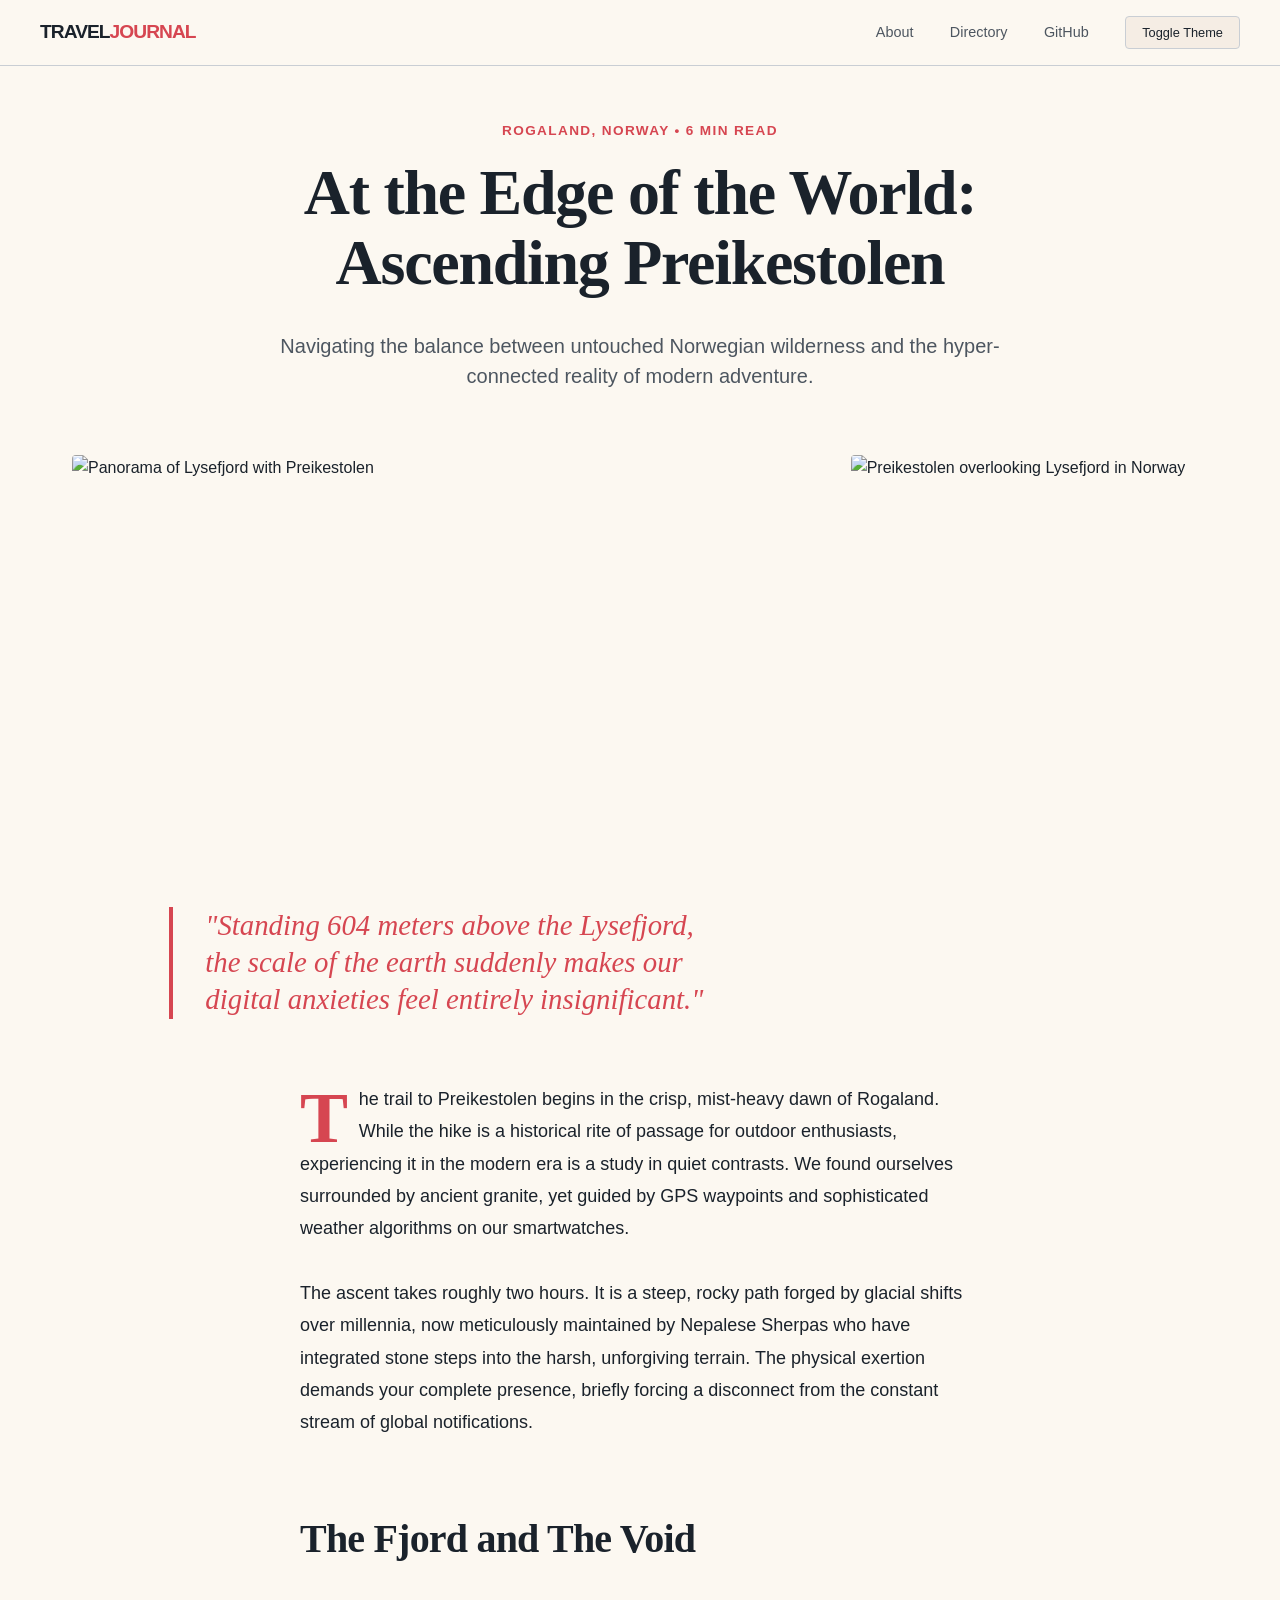
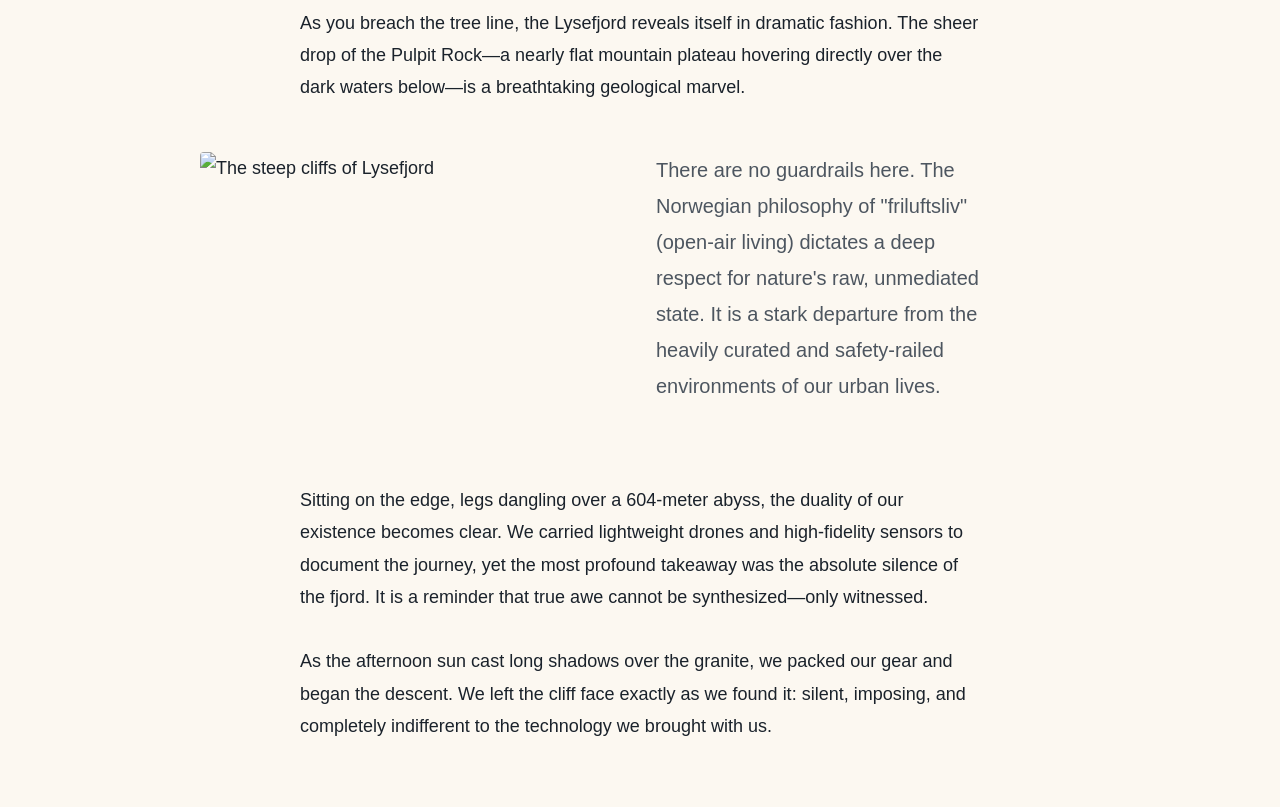
==== week03/index.html @ c2023c7a "Copy from Week 2" ====
<!DOCTYPE html>
<html lang="en">
<head>
    <meta charset="UTF-8">
    <meta name="viewport" content="width=device-width, initial-scale=1.0">
    <title>Travel Journal | Week 2</title>
    <link rel="stylesheet" href="styles.css">
</head>
<body>
    <div class="reading-progress"></div>
    
    <header id="main-header" class="dynamic-header">
        <div class="header-content">
            <div class="logo">TRAVEL<span>JOURNAL</span></div>
            <nav>
                <a href="#">About</a>
                <a href="#">Directory</a>
                <a href="https://github.com/noodles1102/my-capstone-project" target="_blank" rel="noopener noreferrer">GitHub</a>
                <button id="theme-toggle">Toggle Theme</button>
            </nav>
        </div>
    </header>

    <main class="story-container">
        <article class="long-form">
            <header class="article-header">
                <span class="category">Rogaland, Norway &bull; 6 min read</span>
                <h1 class="main-title">At the Edge of the World: Ascending Preikestolen</h1>
                <p class="subtitle">Navigating the balance between untouched Norwegian wilderness and the hyper-connected reality of modern adventure.</p>
            </header>

            <section class="asymmetric-grid">
                <div class="grid-item img-large">
                    <img src="https://commons.wikimedia.org/wiki/Special:FilePath/Panorama_of_Lysefjord.jpg?width=1200" alt="Panorama of Lysefjord with Preikestolen">
                </div>
                <div class="grid-item img-tall">
                    <img src="https://commons.wikimedia.org/wiki/Special:FilePath/Preikestolen_Lysefjord.jpg?width=800" alt="Preikestolen overlooking Lysefjord in Norway">
                </div>
                <div class="grid-item text-block">
                    <blockquote>"Standing 604 meters above the Lysefjord, the scale of the earth suddenly makes our digital anxieties feel entirely insignificant."</blockquote>
                </div>
            </section>

            <div class="article-body">
                <p class="drop-cap">The trail to Preikestolen begins in the crisp, mist-heavy dawn of Rogaland. While the hike is a historical rite of passage for outdoor enthusiasts, experiencing it in the modern era is a study in quiet contrasts. We found ourselves surrounded by ancient granite, yet guided by GPS waypoints and sophisticated weather algorithms on our smartwatches.</p>
                <p>The ascent takes roughly two hours. It is a steep, rocky path forged by glacial shifts over millennia, now meticulously maintained by Nepalese Sherpas who have integrated stone steps into the harsh, unforgiving terrain. The physical exertion demands your complete presence, briefly forcing a disconnect from the constant stream of global notifications.</p>
                
                <h2>The Fjord and The Void</h2>
                <p>As you breach the tree line, the Lysefjord reveals itself in dramatic fashion. The sheer drop of the Pulpit Rock—a nearly flat mountain plateau hovering directly over the dark waters below—is a breathtaking geological marvel.</p>
                
                <div class="asymmetric-grid grid-secondary">
                    <div class="grid-item">
                        <img src="https://commons.wikimedia.org/wiki/Special:FilePath/Lysefjorden_fjord.jpg?width=800" alt="The steep cliffs of Lysefjord">
                    </div>
                    <div class="grid-item">
                        <p>There are no guardrails here. The Norwegian philosophy of "friluftsliv" (open-air living) dictates a deep respect for nature's raw, unmediated state. It is a stark departure from the heavily curated and safety-railed environments of our urban lives.</p>
                    </div>
                </div>
                
                <p>Sitting on the edge, legs dangling over a 604-meter abyss, the duality of our existence becomes clear. We carried lightweight drones and high-fidelity sensors to document the journey, yet the most profound takeaway was the absolute silence of the fjord. It is a reminder that true awe cannot be synthesized—only witnessed.</p>
                <p>As the afternoon sun cast long shadows over the granite, we packed our gear and began the descent. We left the cliff face exactly as we found it: silent, imposing, and completely indifferent to the technology we brought with us.</p>
            </div>
        </article>
    </main>

    <script>
        // Reading Progress Bar
        window.addEventListener('scroll', () => {
            const winScroll = document.body.scrollTop || document.documentElement.scrollTop;
            const height = document.documentElement.scrollHeight - document.documentElement.clientHeight;
            const scrolled = (winScroll / height) * 100;
            document.documentElement.style.setProperty('--scroll-progress', scrolled + '%');
        });

        // Dynamic Header (Hide on scroll down, show on scroll up)
        let lastScrollY = window.scrollY;
        const header = document.getElementById('main-header');
        
        window.addEventListener('scroll', () => {
            if (window.scrollY > lastScrollY && window.scrollY > 100) {
                header.classList.add('hidden');
            } else {
                header.classList.remove('hidden');
            }
            lastScrollY = window.scrollY;
        });

        // Theme Toggle
        const themeBtn = document.getElementById('theme-toggle');
        themeBtn.addEventListener('click', () => {
            if (document.documentElement.getAttribute('data-theme') === 'dark') {
                document.documentElement.setAttribute('data-theme', 'light');
            } else {
                document.documentElement.setAttribute('data-theme', 'dark');
            }
        });
    </script>
</body>
</html>
---- week03/styles.css ----
/* 
   OKLCH COLOR VARIABLES
   ---------------------
   Lightness (L): 0 to 1
   Chroma (C): 0 to ~0.37 (saturation)
   Hue (H): 0 to 360 (degrees)
*/

:root {
    /* LIGHT MODE (Default) */
    --bg-primary: oklch(0.98 0.01 75);      
    --bg-secondary: oklch(0.95 0.015 75);   
    --text-primary: oklch(0.25 0.02 250);   
    --text-secondary: oklch(0.45 0.02 250); 
    --accent: oklch(0.60 0.18 20);          
    --border: oklch(0.85 0.01 250);

    /* 
       TYPOGRAPHY SCALE 
       Using clamp() with a mix of rem and vw for dynamic scaling
    */
    --size-base: 1rem;
    --size-heading-md: clamp(1.5rem, 1.15rem + 1.75vw, 2.5rem);
    --size-heading-lg: clamp(2rem, 1.3rem + 3.5vw, 4rem);

    /* 
       SPACING SYSTEM
       Relative sizing using rem units
    */
    --space-xs: 0.5rem;
    --space-sm: 1rem;
    --space-md: 2rem;
    --space-lg: 4rem;
    
    --scroll-progress: 0%;
}

[data-theme="dark"] {
    /* DARK MODE */
    --bg-primary: oklch(0.18 0.01 250);     
    --bg-secondary: oklch(0.22 0.015 250);  
    --text-primary: oklch(0.92 0.01 75);    
    --text-secondary: oklch(0.70 0.01 75);  
    --accent: oklch(0.70 0.16 25);          
    --border: oklch(0.30 0.01 250);
}

@media (prefers-color-scheme: dark) {
    :root:not([data-theme="light"]) {
        --bg-primary: oklch(0.18 0.01 250);
        --bg-secondary: oklch(0.22 0.015 250);
        --text-primary: oklch(0.92 0.01 75);
        --text-secondary: oklch(0.70 0.01 75);
        --accent: oklch(0.70 0.16 25);
        --border: oklch(0.30 0.01 250);
    }
}

/* RESET & BASE */
* {
    box-sizing: border-box;
    margin: 0;
    padding: 0;
}

body {
    background-color: var(--bg-primary);
    color: var(--text-primary);
    font-family: -apple-system, BlinkMacSystemFont, "Segoe UI", Roboto, Helvetica, Arial, sans-serif;
    font-size: var(--size-base);
    line-height: 1.6;
    transition: background-color 0.3s ease, color 0.3s ease;
    overflow-x: hidden;
}

/* READING STATUS BAR */
.reading-progress {
    position: fixed;
    top: 0;
    left: 0;
    width: var(--scroll-progress);
    height: 4px;
    background-color: var(--accent);
    z-index: 1000;
    transition: width 0.1s ease-out;
}

/* DYNAMIC HEADER */
.dynamic-header {
    position: fixed;
    top: 0;
    width: 100%;
    background-color: var(--bg-primary);
    border-bottom: 1px solid var(--border);
    padding: var(--space-sm) var(--space-md);
    z-index: 999;
    transition: transform 0.3s ease-in-out, background-color 0.3s ease;
}

.dynamic-header.hidden {
    transform: translateY(-100%);
}

.header-content {
    display: flex;
    justify-content: space-between;
    align-items: center;
    max-width: 1200px;
    margin: 0 auto;
}

.logo {
    font-weight: 800;
    font-size: 1.2rem;
    letter-spacing: -0.05em;
}

.logo span {
    color: var(--accent);
}

nav a {
    color: var(--text-secondary);
    text-decoration: none;
    margin-left: var(--space-md);
    font-size: 0.9rem;
    font-weight: 500;
    transition: color 0.2s;
}

nav a:hover {
    color: var(--text-primary);
}

#theme-toggle {
    margin-left: var(--space-md);
    background: var(--bg-secondary);
    color: var(--text-primary);
    border: 1px solid var(--border);
    padding: var(--space-xs) var(--space-sm);
    border-radius: 4px;
    cursor: pointer;
    font-size: 0.8rem;
    transition: all 0.2s;
}

#theme-toggle:hover {
    border-color: var(--accent);
}

/* LONG-FORM TYPOGRAPHY */
.story-container {
    max-width: 1200px;
    margin: 120px auto var(--space-lg);
    padding: 0 var(--space-md);
}

.article-header {
    text-align: center;
    max-width: 800px;
    margin: 0 auto var(--space-lg);
}

.category {
    text-transform: uppercase;
    font-size: 0.85rem;
    letter-spacing: 0.1em;
    color: var(--accent);
    font-weight: 600;
    display: block;
    margin-bottom: var(--space-sm);
}

.main-title {
    font-size: var(--size-heading-lg);
    line-height: 1.1;
    font-weight: 800;
    letter-spacing: -0.02em;
    margin-bottom: var(--space-md);
    font-family: "Playfair Display", Georgia, serif;
}

.subtitle {
    font-size: 1.25rem;
    color: var(--text-secondary);
    line-height: 1.5;
    font-weight: 400;
}

.article-body {
    max-width: 680px;
    margin: 0 auto;
    font-size: 1.125rem;
    line-height: 1.8;
}

.article-body p {
    margin-bottom: var(--space-md);
}

.article-body h2 {
    font-size: var(--size-heading-md);
    margin: var(--space-lg) 0 var(--space-md);
    font-family: "Playfair Display", Georgia, serif;
    letter-spacing: -0.02em;
}

.drop-cap::first-letter {
    float: left;
    font-size: 4.5rem;
    line-height: 0.8;
    padding-right: 0.15em;
    padding-top: 0.1em;
    color: var(--accent);
    font-family: "Playfair Display", Georgia, serif;
    font-weight: bold;
}

/* ASYMMETRIC STORY GRID */
.asymmetric-grid {
    display: grid;
    grid-template-columns: repeat(12, 1fr);
    gap: var(--space-md);
    margin: var(--space-lg) 0;
}

.asymmetric-grid img {
    width: 100%;
    height: 100%;
    object-fit: cover;
    border-radius: 4px;
}

.img-large {
    grid-column: 1 / 9;
    aspect-ratio: 16 / 9;
}

.img-tall {
    grid-column: 9 / 13;
    grid-row: 1 / 3;
    aspect-ratio: 3 / 4;
}

.text-block {
    grid-column: 2 / 8;
    display: flex;
    align-items: center;
}

blockquote {
    font-size: 1.8rem;
    font-family: "Playfair Display", Georgia, serif;
    font-style: italic;
    color: var(--accent);
    line-height: 1.3;
    border-left: 4px solid var(--accent);
    padding-left: var(--space-md);
}

.grid-secondary {
    margin: calc(var(--space-lg) * 0.75) -100px; 
}

.grid-secondary .grid-item:first-child {
    grid-column: 1 / 7;
}

.grid-secondary .grid-item:last-child {
    grid-column: 7 / 12;
    display: flex;
    align-items: center;
    font-size: 1.25rem;
    color: var(--text-secondary);
}

@media (max-width: 900px) {
    .asymmetric-grid {
        display: flex;
        flex-direction: column;
    }
    
    .grid-secondary {
        margin: var(--space-md) 0;
    }
    
    .img-tall {
        aspect-ratio: 16 / 9;
    }
    
    nav a:not(:last-child) {
        display: none;
    }
}
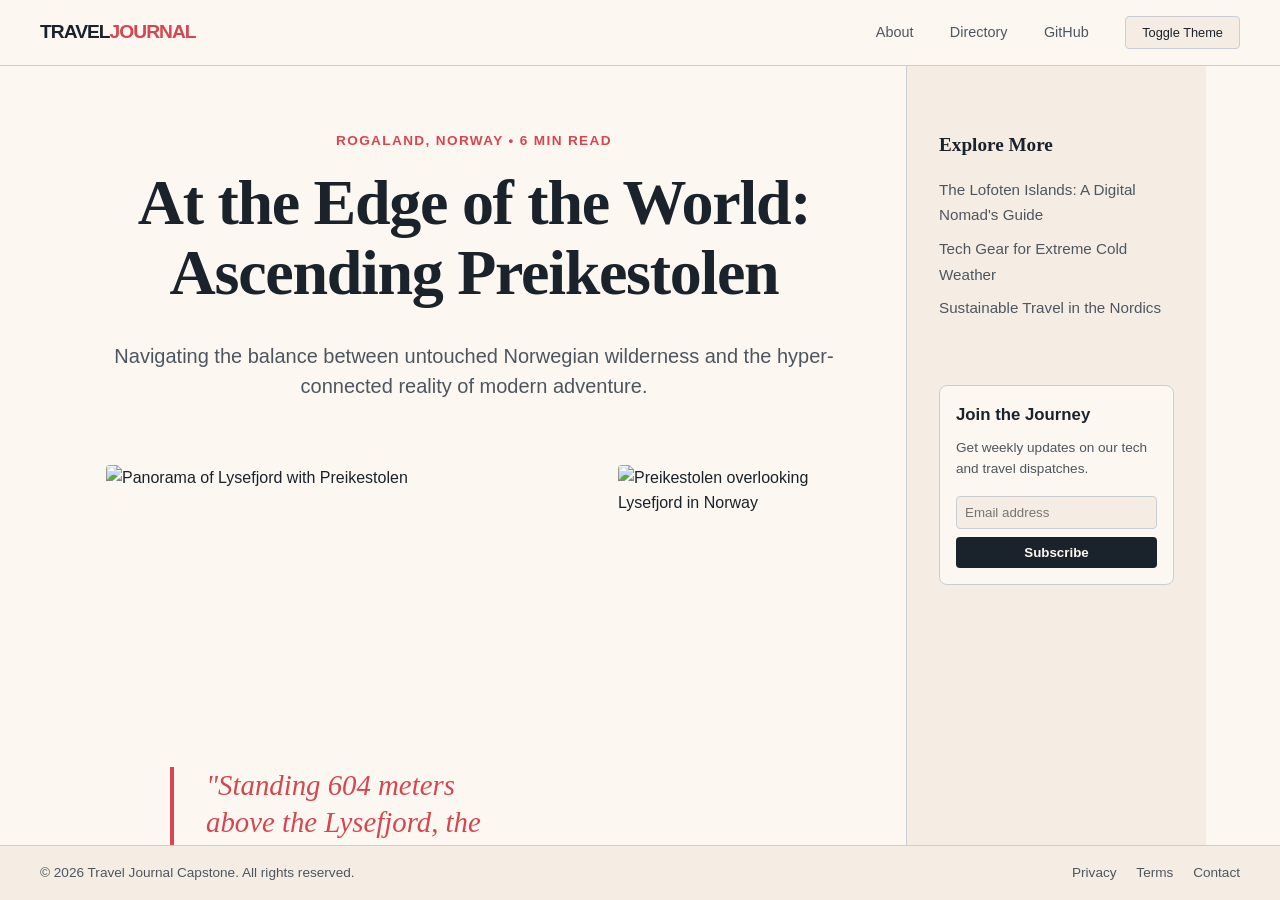
==== commit 336e52d4: "Update with Week 3 changes" ====
--- a/week03/index.html
+++ b/week03/index.html
@@ -3,16 +3,16 @@
 <head>
     <meta charset="UTF-8">
     <meta name="viewport" content="width=device-width, initial-scale=1.0">
-    <title>Travel Journal | Week 2</title>
+    <title>Travel Journal | Week 3: Semantic Grid</title>
     <link rel="stylesheet" href="styles.css">
 </head>
-<body>
+<body class="app-layout">
     <div class="reading-progress"></div>
     
-    <header id="main-header" class="dynamic-header">
+    <header id="main-header" class="site-header">
         <div class="header-content">
             <div class="logo">TRAVEL<span>JOURNAL</span></div>
-            <nav>
+            <nav class="primary-nav">
                 <a href="#">About</a>
                 <a href="#">Directory</a>
                 <a href="https://github.com/noodles1102/my-capstone-project" target="_blank" rel="noopener noreferrer">GitHub</a>
@@ -58,31 +58,45 @@
                 </div>
                 
                 <p>Sitting on the edge, legs dangling over a 604-meter abyss, the duality of our existence becomes clear. We carried lightweight drones and high-fidelity sensors to document the journey, yet the most profound takeaway was the absolute silence of the fjord. It is a reminder that true awe cannot be synthesized—only witnessed.</p>
-                <p>As the afternoon sun cast long shadows over the granite, we packed our gear and began the descent. We left the cliff face exactly as we found it: silent, imposing, and completely indifferent to the technology we brought with us.</p>
             </div>
         </article>
     </main>
 
+    <aside class="related-sidebar">
+        <h3 class="sidebar-title">Explore More</h3>
+        <ul class="sidebar-list">
+            <li><a href="#">The Lofoten Islands: A Digital Nomad's Guide</a></li>
+            <li><a href="#">Tech Gear for Extreme Cold Weather</a></li>
+            <li><a href="#">Sustainable Travel in the Nordics</a></li>
+        </ul>
+        
+        <div class="newsletter-card">
+            <h4>Join the Journey</h4>
+            <p>Get weekly updates on our tech and travel dispatches.</p>
+            <input type="email" placeholder="Email address" class="newsletter-input">
+            <button class="newsletter-btn">Subscribe</button>
+        </div>
+    </aside>
+
+    <footer class="site-footer">
+        <div class="footer-content">
+            <p>&copy; 2026 Travel Journal Capstone. All rights reserved.</p>
+            <nav class="footer-links">
+                <a href="#">Privacy</a>
+                <a href="#">Terms</a>
+                <a href="#">Contact</a>
+            </nav>
+        </div>
+    </footer>
+
     <script>
-        // Reading Progress Bar
-        window.addEventListener('scroll', () => {
-            const winScroll = document.body.scrollTop || document.documentElement.scrollTop;
-            const height = document.documentElement.scrollHeight - document.documentElement.clientHeight;
-            const scrolled = (winScroll / height) * 100;
+        // Reading Progress Bar (scoped to main scroll area now)
+        const mainElement = document.querySelector('main');
+        mainElement.addEventListener('scroll', () => {
+            const scrollTop = mainElement.scrollTop;
+            const height = mainElement.scrollHeight - mainElement.clientHeight;
+            const scrolled = (scrollTop / height) * 100;
             document.documentElement.style.setProperty('--scroll-progress', scrolled + '%');
-        });
-
-        // Dynamic Header (Hide on scroll down, show on scroll up)
-        let lastScrollY = window.scrollY;
-        const header = document.getElementById('main-header');
-        
-        window.addEventListener('scroll', () => {
-            if (window.scrollY > lastScrollY && window.scrollY > 100) {
-                header.classList.add('hidden');
-            } else {
-                header.classList.remove('hidden');
-            }
-            lastScrollY = window.scrollY;
         });
 
         // Theme Toggle
--- a/week03/styles.css
+++ b/week03/styles.css
@@ -1,13 +1,9 @@
 /* 
    OKLCH COLOR VARIABLES
    ---------------------
-   Lightness (L): 0 to 1
-   Chroma (C): 0 to ~0.37 (saturation)
-   Hue (H): 0 to 360 (degrees)
 */
-
 :root {
-    /* LIGHT MODE (Default) */
+    /* LIGHT MODE */
     --bg-primary: oklch(0.98 0.01 75);      
     --bg-secondary: oklch(0.95 0.015 75);   
     --text-primary: oklch(0.25 0.02 250);   
@@ -15,18 +11,12 @@
     --accent: oklch(0.60 0.18 20);          
     --border: oklch(0.85 0.01 250);
 
-    /* 
-       TYPOGRAPHY SCALE 
-       Using clamp() with a mix of rem and vw for dynamic scaling
-    */
+    /* TYPOGRAPHY SCALE */
     --size-base: 1rem;
     --size-heading-md: clamp(1.5rem, 1.15rem + 1.75vw, 2.5rem);
     --size-heading-lg: clamp(2rem, 1.3rem + 3.5vw, 4rem);
 
-    /* 
-       SPACING SYSTEM
-       Relative sizing using rem units
-    */
+    /* SPACING SYSTEM */
     --space-xs: 0.5rem;
     --space-sm: 1rem;
     --space-md: 2rem;
@@ -63,42 +53,61 @@
     padding: 0;
 }
 
-body {
+/* 
+  ========================================
+  SEMANTIC 100DVH GRID LAYOUT
+  ========================================
+*/
+.app-layout {
+    display: grid;
+    /* Center the main content (up to 800px), lock sidebar to min 250px / max 300px, flex the outer margins */
+    grid-template-columns: 
+        minmax(var(--space-md), 1fr) 
+        minmax(auto, 800px) 
+        minmax(250px, 300px) 
+        minmax(var(--space-md), 1fr);
+    
+    /* Header fits content, main/aside stretch to fill available space, footer fits content */
+    grid-template-rows: auto 1fr auto;
+    
+    /* Assign structural areas */
+    grid-template-areas:
+        "header header header header"
+        ". main aside ."
+        "footer footer footer footer";
+    
+    /* 100% Viewport constraints */
+    height: 100dvh;
+    overflow: hidden; /* Prevent the entire page from scrolling */
+    
+    gap: 0 var(--space-md); /* horizontal gap only, handled vertically by padding */
     background-color: var(--bg-primary);
     color: var(--text-primary);
-    font-family: -apple-system, BlinkMacSystemFont, "Segoe UI", Roboto, Helvetica, Arial, sans-serif;
+    font-family: -apple-system, BlinkMacSystemFont, "Segoe UI", Roboto, sans-serif;
     font-size: var(--size-base);
     line-height: 1.6;
     transition: background-color 0.3s ease, color 0.3s ease;
-    overflow-x: hidden;
 }
 
 /* READING STATUS BAR */
 .reading-progress {
-    position: fixed;
-    top: 0;
-    left: 0;
+    grid-column: 1 / -1;
+    grid-row: 1;
+    position: relative;
+    z-index: 1001;
     width: var(--scroll-progress);
     height: 4px;
     background-color: var(--accent);
-    z-index: 1000;
     transition: width 0.1s ease-out;
 }
 
-/* DYNAMIC HEADER */
-.dynamic-header {
-    position: fixed;
-    top: 0;
-    width: 100%;
+/* HEADER ZONE */
+.site-header {
+    grid-area: header;
     background-color: var(--bg-primary);
     border-bottom: 1px solid var(--border);
     padding: var(--space-sm) var(--space-md);
     z-index: 999;
-    transition: transform 0.3s ease-in-out, background-color 0.3s ease;
-}
-
-.dynamic-header.hidden {
-    transform: translateY(-100%);
 }
 
 .header-content {
@@ -115,11 +124,9 @@
     letter-spacing: -0.05em;
 }
 
-.logo span {
-    color: var(--accent);
-}
-
-nav a {
+.logo span { color: var(--accent); }
+
+.primary-nav a {
     color: var(--text-secondary);
     text-decoration: none;
     margin-left: var(--space-md);
@@ -128,9 +135,7 @@
     transition: color 0.2s;
 }
 
-nav a:hover {
-    color: var(--text-primary);
-}
+.primary-nav a:hover { color: var(--text-primary); }
 
 #theme-toggle {
     margin-left: var(--space-md);
@@ -144,151 +149,153 @@
     transition: all 0.2s;
 }
 
-#theme-toggle:hover {
-    border-color: var(--accent);
-}
-
-/* LONG-FORM TYPOGRAPHY */
+#theme-toggle:hover { border-color: var(--accent); }
+
+
+/* MAIN CONTENT ZONE */
 .story-container {
+    grid-area: main;
+    overflow-y: auto; /* Enable scrolling purely inside the main container */
+    padding: var(--space-lg) var(--space-md);
+    /* Hide scrollbar for cleaner look (optional) */
+    scrollbar-width: thin;
+}
+
+/* SIDEBAR ZONE */
+.related-sidebar {
+    grid-area: aside;
+    overflow-y: auto; /* Allow sidebar to scroll independently if content is long */
+    padding: var(--space-lg) var(--space-md);
+    border-left: 1px solid var(--border);
+    background-color: var(--bg-secondary);
+}
+
+.sidebar-title {
+    font-size: 1.2rem;
+    margin-bottom: var(--space-sm);
+    font-family: "Playfair Display", Georgia, serif;
+}
+
+.sidebar-list {
+    list-style: none;
+    margin-bottom: var(--space-lg);
+}
+
+.sidebar-list li { margin-bottom: var(--space-xs); }
+
+.sidebar-list a {
+    color: var(--text-secondary);
+    text-decoration: none;
+    font-size: 0.95rem;
+    transition: color 0.2s;
+}
+
+.sidebar-list a:hover { color: var(--accent); }
+
+.newsletter-card {
+    background-color: var(--bg-primary);
+    padding: var(--space-sm);
+    border: 1px solid var(--border);
+    border-radius: 8px;
+}
+
+.newsletter-card h4 {
+    margin-bottom: var(--space-xs);
+    font-size: 1.05rem;
+}
+
+.newsletter-card p {
+    font-size: 0.85rem;
+    color: var(--text-secondary);
+    margin-bottom: var(--space-sm);
+}
+
+.newsletter-input {
+    width: 100%;
+    padding: var(--space-xs);
+    border: 1px solid var(--border);
+    background: var(--bg-secondary);
+    color: var(--text-primary);
+    border-radius: 4px;
+    margin-bottom: var(--space-xs);
+}
+
+.newsletter-btn {
+    width: 100%;
+    padding: var(--space-xs);
+    background: var(--text-primary);
+    color: var(--bg-primary);
+    border: none;
+    border-radius: 4px;
+    cursor: pointer;
+    font-weight: bold;
+}
+
+
+/* FOOTER ZONE */
+.site-footer {
+    grid-area: footer;
+    background-color: var(--bg-secondary);
+    border-top: 1px solid var(--border);
+    padding: var(--space-sm) var(--space-md);
+    font-size: 0.85rem;
+    color: var(--text-secondary);
+}
+
+.footer-content {
+    display: flex;
+    justify-content: space-between;
     max-width: 1200px;
-    margin: 120px auto var(--space-lg);
-    padding: 0 var(--space-md);
-}
-
-.article-header {
-    text-align: center;
-    max-width: 800px;
-    margin: 0 auto var(--space-lg);
-}
-
-.category {
-    text-transform: uppercase;
-    font-size: 0.85rem;
-    letter-spacing: 0.1em;
-    color: var(--accent);
-    font-weight: 600;
-    display: block;
-    margin-bottom: var(--space-sm);
-}
-
-.main-title {
-    font-size: var(--size-heading-lg);
-    line-height: 1.1;
-    font-weight: 800;
-    letter-spacing: -0.02em;
-    margin-bottom: var(--space-md);
-    font-family: "Playfair Display", Georgia, serif;
-}
-
-.subtitle {
-    font-size: 1.25rem;
-    color: var(--text-secondary);
-    line-height: 1.5;
-    font-weight: 400;
-}
-
-.article-body {
-    max-width: 680px;
     margin: 0 auto;
-    font-size: 1.125rem;
-    line-height: 1.8;
-}
-
-.article-body p {
-    margin-bottom: var(--space-md);
-}
-
-.article-body h2 {
-    font-size: var(--size-heading-md);
-    margin: var(--space-lg) 0 var(--space-md);
-    font-family: "Playfair Display", Georgia, serif;
-    letter-spacing: -0.02em;
-}
-
-.drop-cap::first-letter {
-    float: left;
-    font-size: 4.5rem;
-    line-height: 0.8;
-    padding-right: 0.15em;
-    padding-top: 0.1em;
-    color: var(--accent);
-    font-family: "Playfair Display", Georgia, serif;
-    font-weight: bold;
-}
-
-/* ASYMMETRIC STORY GRID */
-.asymmetric-grid {
-    display: grid;
-    grid-template-columns: repeat(12, 1fr);
-    gap: var(--space-md);
-    margin: var(--space-lg) 0;
-}
-
-.asymmetric-grid img {
-    width: 100%;
-    height: 100%;
-    object-fit: cover;
-    border-radius: 4px;
-}
-
-.img-large {
-    grid-column: 1 / 9;
-    aspect-ratio: 16 / 9;
-}
-
-.img-tall {
-    grid-column: 9 / 13;
-    grid-row: 1 / 3;
-    aspect-ratio: 3 / 4;
-}
-
-.text-block {
-    grid-column: 2 / 8;
-    display: flex;
-    align-items: center;
-}
-
-blockquote {
-    font-size: 1.8rem;
-    font-family: "Playfair Display", Georgia, serif;
-    font-style: italic;
-    color: var(--accent);
-    line-height: 1.3;
-    border-left: 4px solid var(--accent);
-    padding-left: var(--space-md);
-}
-
-.grid-secondary {
-    margin: calc(var(--space-lg) * 0.75) -100px; 
-}
-
-.grid-secondary .grid-item:first-child {
-    grid-column: 1 / 7;
-}
-
-.grid-secondary .grid-item:last-child {
-    grid-column: 7 / 12;
-    display: flex;
-    align-items: center;
-    font-size: 1.25rem;
-    color: var(--text-secondary);
-}
-
-@media (max-width: 900px) {
-    .asymmetric-grid {
-        display: flex;
-        flex-direction: column;
+}
+
+.footer-links a {
+    color: inherit;
+    text-decoration: none;
+    margin-left: var(--space-sm);
+}
+.footer-links a:hover { color: var(--accent); }
+
+
+/* LONG-FORM TYPOGRAPHY (Existing Week 2 Styles) */
+.article-header { text-align: center; margin-bottom: var(--space-lg); }
+.category { text-transform: uppercase; font-size: 0.85rem; letter-spacing: 0.1em; color: var(--accent); font-weight: 600; display: block; margin-bottom: var(--space-sm); }
+.main-title { font-size: var(--size-heading-lg); line-height: 1.1; font-weight: 800; letter-spacing: -0.02em; margin-bottom: var(--space-md); font-family: "Playfair Display", Georgia, serif; }
+.subtitle { font-size: 1.25rem; color: var(--text-secondary); line-height: 1.5; font-weight: 400; }
+.article-body { font-size: 1.125rem; line-height: 1.8; }
+.article-body p { margin-bottom: var(--space-md); }
+.article-body h2 { font-size: var(--size-heading-md); margin: var(--space-lg) 0 var(--space-md); font-family: "Playfair Display", Georgia, serif; letter-spacing: -0.02em; }
+.drop-cap::first-letter { float: left; font-size: 4.5rem; line-height: 0.8; padding-right: 0.15em; padding-top: 0.1em; color: var(--accent); font-family: "Playfair Display", Georgia, serif; font-weight: bold; }
+.asymmetric-grid { display: grid; grid-template-columns: repeat(12, 1fr); gap: var(--space-md); margin: var(--space-lg) 0; }
+.asymmetric-grid img { width: 100%; height: 100%; object-fit: cover; border-radius: 4px; }
+.img-large { grid-column: 1 / 9; aspect-ratio: 16 / 9; }
+.img-tall { grid-column: 9 / 13; grid-row: 1 / 3; aspect-ratio: 3 / 4; }
+.text-block { grid-column: 2 / 8; display: flex; align-items: center; }
+blockquote { font-size: 1.8rem; font-family: "Playfair Display", Georgia, serif; font-style: italic; color: var(--accent); line-height: 1.3; border-left: 4px solid var(--accent); padding-left: var(--space-md); }
+.grid-secondary { margin: calc(var(--space-lg) * 0.75) 0; }
+.grid-secondary .grid-item:first-child { grid-column: 1 / 7; }
+.grid-secondary .grid-item:last-child { grid-column: 7 / 12; display: flex; align-items: center; font-size: 1.25rem; color: var(--text-secondary); }
+
+/* RESPONSIVE STACKING FOR MOBILE */
+@media (max-width: 1000px) {
+    .app-layout {
+        /* Drop the strict 100dvh constraint so the page can scroll naturally on small devices */
+        height: auto;
+        overflow: auto;
+        
+        /* Stack everything in one column */
+        grid-template-columns: 1fr;
+        grid-template-areas:
+            "header"
+            "main"
+            "aside"
+            "footer";
     }
     
-    .grid-secondary {
-        margin: var(--space-md) 0;
-    }
-    
-    .img-tall {
-        aspect-ratio: 16 / 9;
-    }
-    
-    nav a:not(:last-child) {
-        display: none;
-    }
-}
+    .story-container { overflow-y: visible; padding: var(--space-md); }
+    .related-sidebar { overflow-y: visible; border-left: none; border-top: 1px solid var(--border); }
+    
+    .asymmetric-grid { display: flex; flex-direction: column; }
+    .img-tall { aspect-ratio: 16 / 9; }
+    .primary-nav a:not(:last-child) { display: none; }
+}
